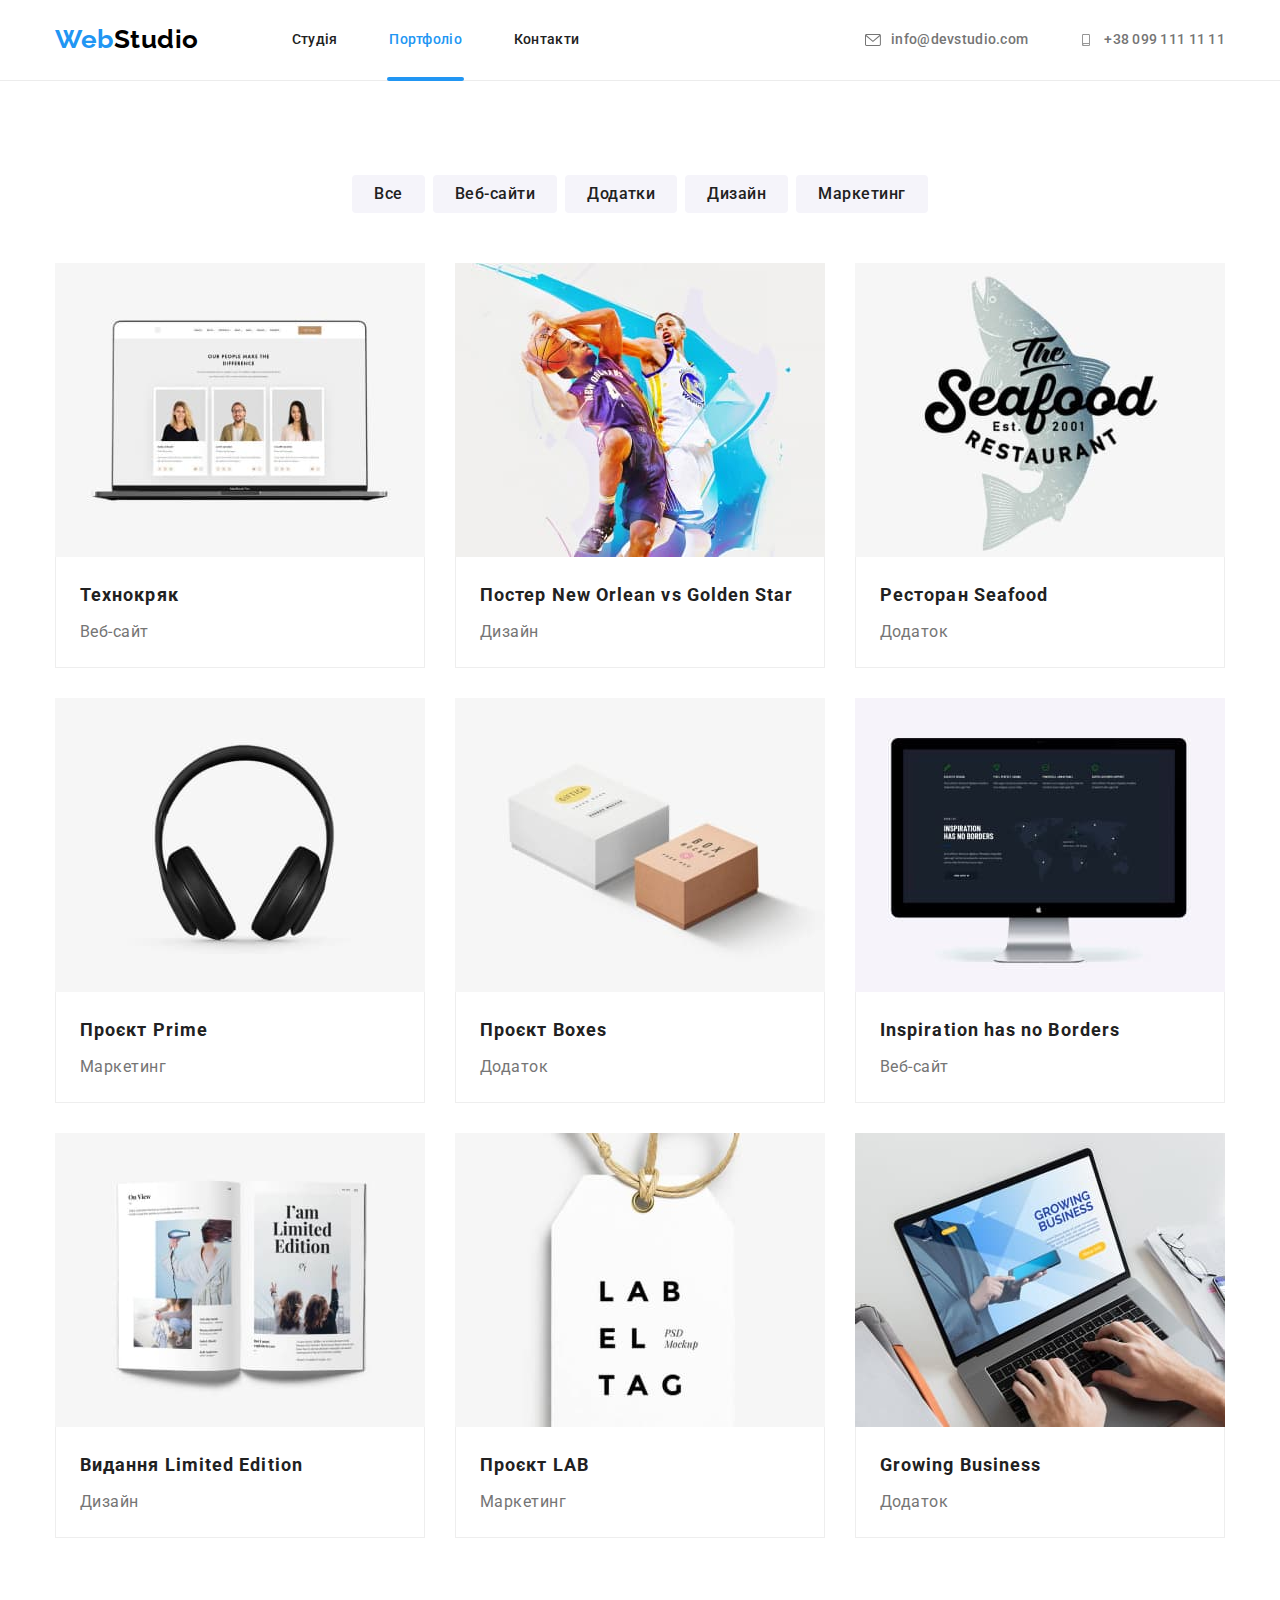
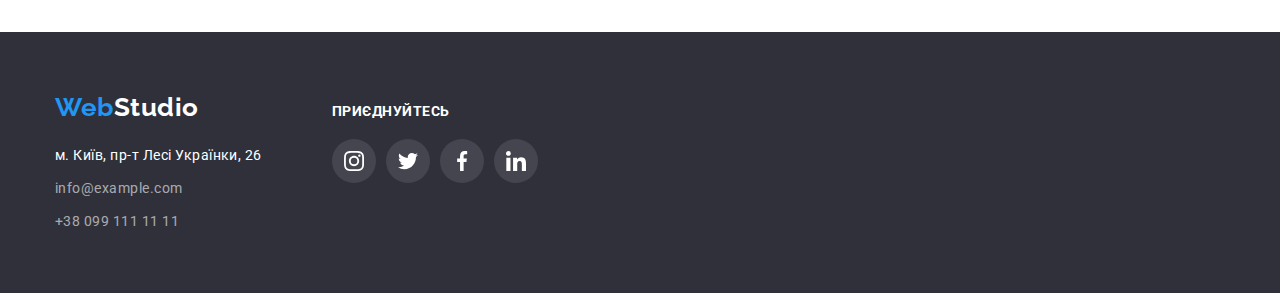
==== portfolio.html @ 0c530bbb "add hw5 files" ====
<!DOCTYPE html>
<html lang="uk">
  <head>
    <meta charset="UTF-8" />
    <meta http-equiv="X-UA-Compatible" content="IE=edge" />
    <meta name="viewport" content="width=device-width, initial-scale=1.0" />
    <title>Portfolio</title>
    <link rel="preconnect" href="https://fonts.googleapis.com" />
    <link rel="preconnect" href="https://fonts.gstatic.com" crossorigin />
    <link
      href="https://fonts.googleapis.com/css2?family=Raleway:wght@700&family=Roboto:wght@400;500;700;900&display=swap"
      rel="stylesheet"
    />
    <link
      rel="stylesheet"
      href="https://cdnjs.cloudflare.com/ajax/libs/modern-normalize/1.1.0/modern-normalize.min.css"
    />
    <link rel="stylesheet" href="./css/styles.css" />
  </head>

  <body>
    <!--Шапка сайта-->
    <header class="header">
      <div class="container header-container">
        <nav class="header-nav">
          <a href="./index.html" lang="en" class="header-logo logo link"
            >Web<span class="header-logo-accent">Studio</span></a
          >
          <ul class="header-nav-list list">
            <li class="header-nav-item">
              <a href="./index.html" class="header-nav-link link">Студія</a>
            </li>
            <li class="header-nav-item">
              <a href="./portfolio.html" class="header-nav-link link current"
                >Портфоліо</a
              >
            </li>
            <li class="header-nav-item">
              <a href="#" class="header-nav-link link">Контакти</a>
            </li>
          </ul>
        </nav>
        <ul class="header-contacts-list list">
          <li class="header-contacts-item">
            <a
              href="mailto:info@devstudio.com"
              class="header-contacts-link link"
            >
              <svg class="contact-link-icon" width="16" height="12">
                <use href="./images/icons.svg#icon-massage"></use>
              </svg>
              info@devstudio.com
            </a>
          </li>
          <li class="header-contacts-item">
            <a href="tel:+380991111111" class="header-contacts-link link">
              <svg class="contact-link-icon" width="16" height="12">
                <use href="./images/icons.svg#icon-smartphone"></use>
              </svg>
              +38 099 111 11 11
            </a>
          </li>
        </ul>
      </div>
    </header>
    <main>
      <!-- Specifications -->
      <section class="portfolio section">
        <div class="container">
          <h1 class="visually-hidden">Портфоліо</h1>
          <ul class="portfolio-button-list list">
            <li>
              <button type="button" class="portfolio-btn current-bnt">
                Все
              </button>
            </li>
            <li>
              <button type="button" class="portfolio-btn">Веб-сайти</button>
            </li>
            <li>
              <button type="button" class="portfolio-btn">Додатки</button>
            </li>
            <li><button type="button" class="portfolio-btn">Дизайн</button></li>
            <li>
              <button type="button" class="portfolio-btn">Маркетинг</button>
            </li>
          </ul>

          <ul class="portfolio-list list">
            <li class="portfolio-item">
              <a href="" class="portfolio-link link">
                <div class="portfolio-thumb">
                  <img
                    src="./images/specification1.jpg"
                    alt="Ноутбук"
                    width="370"
                    height="294"
                    class="portfolio-img"
                  />
                    <p class="portfolio-descr">
                      Ресурс пропонує комплексні пропозиції з різним рівнем
                      функціоналу та сервісів. Все це дозволить відвідувачу
                      отримати вичерпні відомості про компанію чи приватну
                      особу.
                    </p>
                  </div>
                <div class="portfolio-container">
                  <h2 class="portfolio-sub-title">Технокряк</h2>
                  <p class="portfolio-text">Веб-сайт</p>
                </div>
              </a>
            </li>
            <li class="portfolio-item">
              <a href="" class="portfolio-link link">
                <div class="portfolio-thumb">
                  <img
                    src="./images/specification2.jpg"
                    alt="Двоє чоловіків грають у баскетбол"
                    width="370"
                    height="294"
                    class="portfolio-img"
                  />
                    <p class="portfolio-descr">
                      Ресурс пропонує комплексні пропозиції з різним рівнем
                      функціоналу та сервісів. Все це дозволить відвідувачу
                      отримати вичерпні відомості про компанію чи приватну
                      особу.
                    </p>
                  </div>
                <div class="portfolio-container">
                  <h2 class="portfolio-sub-title">
                    Постер
                    <span lang="en">New Orlean vs Golden Star</span>
                  </h2>
                  <p class="portfolio-text">Дизайн</p>
                </div>
              </a>
            </li>
            <li class="portfolio-item">
              <a href="" class="portfolio-link link">
                <div class="portfolio-thumb">
                  <img
                    src="./images/specification3.jpg"
                    alt="Логотип ресторану"
                    width="370"
                    height="294"
                    class="portfolio-img"
                  />
                    <p class="portfolio-descr">
                      Ресурс пропонує комплексні пропозиції з різним рівнем
                      функціоналу та сервісів. Все це дозволить відвідувачу
                      отримати вичерпні відомості про компанію чи приватну
                      особу.
                    </p>
                  </div>
                <div class="portfolio-container">
                  <h2 class="portfolio-sub-title">
                    Ресторан
                    <span lang="en">Seafood</span>
                  </h2>
                  <p class="portfolio-text">Додаток</p>
                </div>
              </a>
            </li>
            <li class="portfolio-item">
              <a href="" class="portfolio-link link">
                <div class="portfolio-thumb">
                  <img
                    src="./images/specification4.jpg"
                    alt="Навушники"
                    width="370"
                    height="294"
                    class="portfolio-img"
                  />
                    <p class="portfolio-descr">
                      Ресурс пропонує комплексні пропозиції з різним рівнем
                      функціоналу та сервісів. Все це дозволить відвідувачу
                      отримати вичерпні відомості про компанію чи приватну
                      особу.
                    </p>
                  </div>
                <div class="portfolio-container">
                  <h2 class="portfolio-sub-title">
                    Проєкт <span lang="en">Prime</span>
                  </h2>
                  <p class="portfolio-text">Маркетинг</p>
                </div>
              </a>
            </li>
            <li class="portfolio-item">
              <a href="" class="portfolio-link link">
                <div class="portfolio-thumb">
                  <img
                    src="./images/specification5.jpg"
                    alt="Дві коробки"
                    width="370"
                    height="294"
                    class="portfolio-img"
                  />
                    <p class="portfolio-descr">
                      Ресурс пропонує комплексні пропозиції з різним рівнем
                      функціоналу та сервісів. Все це дозволить відвідувачу
                      отримати вичерпні відомості про компанію чи приватну
                      особу.
                    </p>
                  </div>
                <div class="portfolio-container">
                  <h2 class="portfolio-sub-title">
                    Проєкт <span lang="en">Boxes</span>
                  </h2>
                  <p class="portfolio-text">Додаток</p>
                </div>
              </a>
            </li>
            <li class="portfolio-item">
              <a href="" class="portfolio-link link">
                <div class="portfolio-thumb">
                  <img
                    src="./images/specification6.jpg"
                    alt="Монітор"
                    width="370"
                    height="294"
                    class="portfolio-img"
                  />
                    <p class="portfolio-descr">
                      Ресурс пропонує комплексні пропозиції з різним рівнем
                      функціоналу та сервісів. Все це дозволить відвідувачу
                      отримати вичерпні відомості про компанію чи приватну
                      особу.
                    </p>
                  </div>
                <div class="portfolio-container">
                  <h2 lang="en" class="portfolio-sub-title">
                    Inspiration has no Borders
                  </h2>
                  <p class="portfolio-text">Веб-сайт</p>
                </div>
              </a>
            </li>
            <li class="portfolio-item">
              <a href="" class="portfolio-link link">
                <div class="portfolio-thumb">
                  <img
                    src="./images/specification7.jpg"
                    alt="Книга"
                    width="370"
                    height="294"
                    class="portfolio-img"
                  />
                    <p class="portfolio-descr">
                      Ресурс пропонує комплексні пропозиції з різним рівнем
                      функціоналу та сервісів. Все це дозволить відвідувачу
                      отримати вичерпні відомості про компанію чи приватну
                      особу.
                    </p>
                  </div>
                <div class="portfolio-container">
                  <h2 class="portfolio-sub-title">
                    Видання
                    <span lang="en">Limited Edition</span>
                  </h2>
                  <p class="portfolio-text">Дизайн</p>
                </div>
              </a>
            </li>
            <li class="portfolio-item">
              <a href="" class="portfolio-link link">
                <div class="portfolio-thumb">
                  <img
                    src="./images/specification8.jpg"
                    alt="Ярлик"
                    width="370"
                    height="294"
                    class="portfolio-img"
                  />
                    <p class="portfolio-descr">
                      Ресурс пропонує комплексні пропозиції з різним рівнем
                      функціоналу та сервісів. Все це дозволить відвідувачу
                      отримати вичерпні відомості про компанію чи приватну
                      особу.
                    </p>
                  </div>
                <div class="portfolio-container">
                  <h2 class="portfolio-sub-title">Проєкт LAB</h2>
                  <p class="portfolio-text">Маркетинг</p>
                </div>
              </a>
            </li>
            <li class="portfolio-item">
              <a href="" class="portfolio-link link">
                <div class="portfolio-thumb">
                  <img
                    src="./images/specification9.jpg"
                    alt="Друк на ноутбуці"
                    width="370"
                    height="294"
                    class="portfolio-img"
                  />
                    <p class="portfolio-descr">
                      Ресурс пропонує комплексні пропозиції з різним рівнем
                      функціоналу та сервісів. Все це дозволить відвідувачу
                      отримати вичерпні відомості про компанію чи приватну
                      особу.
                    </p>
                  </div>
                <div class="portfolio-container">
                  <h2 lang="en" class="portfolio-sub-title">
                    Growing Business
                  </h2>
                  <p class="portfolio-text">Додаток</p>
                </div>
              </a>
            </li>
          </ul>
        </div>
      </section>
    </main>

    <!-- Footer -->
    <footer class="footer">
      <div class="container footer-container">
        <div>
          <a href="./index.html" lang="en" class="footer-logo logo link"
            >Web<span class="footer-logo-accent">Studio</span></a
          >
          <address class="address">
            <p class="footer-text">м. Київ, пр-т Лесі Українки, 26</p>
            <ul class="footer-list list">
              <li class="footer-item">
                <a href="mailto:info@example.com" class="footer-link link"
                  >info@example.com</a
                >
              </li>
              <li class="footer-item">
                <a href="tel:+380991111111" class="footer-link link">
                  +38 099 111 11 11
                </a>
              </li>
            </ul>
          </address>
        </div>
        <div class="join-container">
          <h2 class="join-title">Приєднуйтесь</h2>
          <ul class="join-list list">
            <li class="join-item">
              <a href="" class="join-link link">
                <svg class="join-icon" width="20" height="20px">
                  <use href="./images/icons.svg#icon-instagram"></use>
                </svg>
              </a>
            </li>
            <li class="join-item">
              <a href="" class="join-link link">
                <svg class="join-icon" width="20" height="20px">
                  <use href="./images/icons.svg#icon-twitter"></use>
                </svg>
              </a>
            </li>
            <li class="join-item">
              <a href="" class="join-link link">
                <svg class="join-icon" width="20" height="20px">
                  <use href="./images/icons.svg#icon-facebook"></use>
                </svg>
              </a>
            </li>
            <li class="join-item">
              <a href="" class="join-link link">
                <svg class="join-icon" width="20" height="20px">
                  <use href="./images/icons.svg#icon-linkedin"></use>
                </svg>
              </a>
            </li>
          </ul>
        </div>
      </div>
    </footer>
  </body>
</html>
---- css/styles.css ----
:root {
  --prymary-text-color: #757575;
  --title-text-color: #212121;
  --accent-color: #2196f3;
  --white-color: #ffffff;
  --main-bg-color: #F5F4FA;;
  --secondary-bg-color: #2f303a;
  --main-icon-color: #afb1b8;
  --duration-cubic:250ms cubic-bezier(0.4, 0, 0.2, 1)
}

/*            BODY             */

body {
  font-family: 'Roboto', sans-serif;
  color: var(--prymary-text-color);
  background-color: var(--white-color);
  letter-spacing: 0.03em;
}

/*          UTILITIES          */

h1,
h2,
h3,
h4,
h5,
h6,
p {
  margin: 0;
  padding: 0;
}

img {
  display: block;
  max-width: 100%;
  height: auto;
}

.logo {
  color: var(--accent-color);
  font-family: 'Raleway', sans-serif;
  font-weight: 700;
  letter-spacing: 0.02em;
  font-size: 26px;
  line-height: 1.2;
  text-decoration: none;
}

.visually-hidden {
  position: absolute;
  white-space: nowrap;
  width: 1px;
  height: 1px;
  overflow: hidden;
  border: 0;
  padding: 0;
  clip: rect(0 0 0 0);
  clip-path: inset(50%);
  margin: -1px;
}

.link {
  text-decoration: none;
  display: block;
}

.link:hover,
.link:focus {
  color: var(--accent-color);
}

.list {
  list-style: none;
  margin: 0;
  padding: 0;
}

.title {
  font-size: 36px;
  line-height: calc(42/36);
  text-align: center;
  color: var(--title-text-color);
}

.container {
  margin: 0 auto;
  width: 1200px;
  padding: 0 15px;
}

.section {
  padding: 94px 0;
}

/*          HEADER          */

.header {
  border-bottom: 1px solid #ececec;
}

.header-logo {
  margin-right: 93px;
}

.header-logo-accent {
  color: #000000;
}

.header-container {
  display: flex;
  align-items: center;
}

.header-nav {
  display: flex;
  align-items: center;
}

.header-nav-list {
  display: flex;
  column-gap: 50px;
}

.header-nav-link {
  position: relative;

  padding: 32px 0;

  font-weight: 500;
  font-size: 14px;
  line-height: 1.14;
  letter-spacing: 0.02em;
  color: var(--title-text-color);
  transition: color var(--duration-cubic);
}

.header-contacts-list {
  display: flex;
  margin-left: auto;
  column-gap: 50px;
}

.header-contacts-link {
  padding: 32px 0;
  display: flex;
  align-items: center;
  gap: 10px;

  font-weight: 500;
  font-size: 14px;
  line-height: 1.14;
  letter-spacing: 0.02em;
  color: inherit;

  transition: color var(--duration-cubic);
}

.contact-link-icon {
  fill: currentColor;
}

.current {
  color: var(--accent-color);
  padding-left: 2px;
  padding-right: 2px;
}

.current::after {
  position: absolute;
  bottom: -1px;
  right: 0;

  content: "";
  width: 100%;
  height: 4px;
  background-color: var(--accent-color);
  border-radius: 2px;

  
}
/*          HERO          */

.hero {
  padding: 200px 0;
  background-color: var(--secondary-bg-color);
}

.owerlay {
  max-width: 1600px;
  height: 600px;
  margin-left: auto;
  margin-right: auto;
  background-image: linear-gradient(
      to right,
      rgba(47, 48, 58, 0.4),
      rgba(47, 48, 58, 0.4)
    ),
    url(../images/hero-bgr.jpg);
}

.hero-title {
  max-width: 696px;
  margin: 0 auto 30px;

  color: var(--white-color);
  font-weight: 900;
  text-transform: uppercase;
  text-align: center;
  line-height: calc(60 / 44);
  letter-spacing: 0.06em;
  font-size: 44px;
}

.hero-btn {
  display: block;
  margin-left: auto;
  margin-right: auto;
  border-radius: 4px;
  padding: 10px 32px;

  font-family: inherit;
  font-weight: 700;
  font-size: 16px;
  line-height: calc(30 / 16);
  letter-spacing: 0.06em;
  background-color: var(--accent-color);
  color: var(--white-color);

  transition: background-color var(--duration-cubic);
}

.hero-btn:hover,
.hero-btn:focus {
  background-color: #188ce8;
}

/*          BENEFIT          */

.benefit {
  padding-bottom: 0;
}

.benefit-list {
  display: flex;
  gap: 30px;
}

.benefit-item {
  width: calc((100%-90px) / 4);
}

.benefit-container-icon {
  width: 270px;
  height: 120px;
  background-color: var(--main-bg-color);
  border-radius: 4px;
  display: flex;
  justify-content: center;
  align-items: center;
  margin-bottom: 30px;
}

.benefit-sub-title {
  margin-bottom: 10px;

  font-size: 14px;
  line-height: 1.14;
  text-transform: uppercase;
  color: var(--title-text-color);
}

.benefit-descr {
  font-size: 14px;
  line-height: 1.71;
}

/*          ACTION          */

.action-title {
  margin-bottom: 50px;
}

.action-list {
  display: flex;
  column-gap: 30px;
}

.action-item {
  width: calc((100%-60px) / 3);
}

.action-thumb {
  position: relative;
}

.action-descr {
  position: absolute;
  width: 100%;
  bottom: 0;
  right: 0;

  padding: 28px;
  color: var(--white-color);
  background-color: rgba(47, 48, 58, 0.8);
  font-weight: 700;
  font-size: 14px;
  line-height: calc(16/14);
  text-align: center;
  text-transform: uppercase;
}

/*          TEAM          */

.team {
  background-color: var(--main-bg-color);
}

.team-title {
  margin-bottom: 50px;
}

.team-list {
  display: flex;
  column-gap: 30px;
}

.team-item {
  width: calc((100%-90px) / 4);

  background-color: var(--white-color);
  box-shadow: 0px 1px 3px rgba(0, 0, 0, 0.12), 0px 1px 1px rgba(0, 0, 0, 0.14),
		0px 2px 1px rgba(0, 0, 0, 0.2);
  border-radius: 0px 0px 4px 4px;
}

.team-text {
  padding: 30px 0;
}

.team-sub-title {
  margin-bottom: 10px;

  font-weight: 500;
  font-size: 16px;
  line-height: calc(19 / 16);
  text-align: center;
  color: var(--title-text-color);
}

.team-descr {
  font-size: 16px;
  line-height: calc(19 / 16);
  text-align: center;
  margin-bottom: 16px;
}

.team-soc-list {
  display: flex;
  justify-content: center;
  gap: 10px;
}

.team-soc-item {
  width: 44px;
  height: 44px;
}

.team-soc-link {
  width: 100%;
  height: 100%;
  border-radius: 50%;
  display: flex;
  justify-content: center;
  align-items: center;
  fill: var(--main-icon-color);
  background-color: inherit;

  transition: background-color var(--duration-cubic),
    fill var(--duration-cubic);
}

.team-soc-link:hover,
.team-soc-link:focus {
  background-color: var(--accent-color);
  fill: var(--white-color);
}

.clients-title {
  margin-bottom: 50px;
}

.clients-list {
  display: flex;
  gap: 30px;
}

.clients-item {
  width: 170px;
  height: 92px;
}

.clients-link {
  display: flex;
  justify-content: center;
  align-items: center;

  width: 100%;
  height: 100%;
  border: 1px solid var(--main-icon-color);
  border-radius: 4px;
  fill: var(--main-icon-color);

  transition: fill var(--duration-cubic),
    border-color var(--duration-cubic);
}

.clients-link:hover,
.clients-link:focus {
  border-color: var(--accent-color);
  fill: var(--accent-color);
}

/*          PORTFOLIO          */

.portfolio-button-list {
  display: flex;
  column-gap: 8px;
  justify-content: center;
  margin-bottom: 50px;
}

.portfolio-btn {
  border-radius: 4px;
  border: transparent;
  padding: 6px 22px;

  font-family: inherit;
  font-weight: 500;
  font-size: 16px;
  line-height: 1.63;
  letter-spacing: inherit;
  color: var(--title-text-color);
  background-color: var(--main-bg-color);
  
  transition: background-color var(--duration-cubic),
    color var(--duration-cubic), 
    box-shadow var(--duration-cubic);
}

.portfolio-btn:hover,
.portfolio-btn:focus {
  color: var(--white-color);
  background-color: var(--accent-color);
  box-shadow: 0px 3px 1px rgba(0, 0, 0, 0.1), 0px 1px 2px rgba(0, 0, 0, 0.08), 0px 2px 2px rgba(0, 0, 0, 0.12);
}

.portfolio-list {
  display: flex;
  flex-wrap: wrap;
  gap: 30px;
}

.portfolio-item {
  flex-basis: calc((100% - 60px) / 3);
}

.portfolio-link {
  transition: box-shadow var(--duration-cubic);
}

.portfolio-thumb {
  position: relative;
  overflow: hidden;
}

.portfolio-descr {
  position: absolute;
  top: 0;
  left: 0;

  width: 100%;
  height: 100%;
  background-color: rgba(33, 150, 243, 0.9);

  opacity: 0;

  transform: translateY(100%);
  transition: transform var(--duration-cubic),
  opacity var(--duration-cubic);
  padding: 63px 24px;

  font-size: 18px;
  line-height: calc(28/18);
  color: var(--white-color);
}


.portfolio-link:hover,
.portfolio-link:focus {
  box-shadow: 0px 1px 1px rgba(0, 0, 0, 0.12), 0px 4px 4px rgba(0, 0, 0, 0.06), 1px 4px 6px rgba(0, 0, 0, 0.16);
}

.portfolio-link:hover .portfolio-descr,
.portfolio-link:focus .portfolio-descr {
  transform: translateY(0);
  opacity: 1;
}

.portfolio-container {
  padding: 20px 24px;
  border: 1px solid #eeeeee;
  border-top: transparent;
  max-width: 370px;
}

.portfolio-sub-title {
  margin-bottom: 4px;

  font-size: 18px;
  line-height: 2;
  letter-spacing: 0.06em;
  color: var(--title-text-color);
}

.portfolio-text {
  color: var(--prymary-text-color);
  font-size: 16px;
  line-height: calc(30 / 16);
}

/*          FOOTER          */

.footer {
  padding: 60px 0;

  background: var(--secondary-bg-color);
}

.footer-logo {
  margin-bottom: 20px;
}

.footer-logo-accent {
  color: var(--white-color);
}

.address {
  font-style: normal;
}

.footer-text {
  margin-bottom: 9px;

  font-size: 14px;
  line-height: calc(24/14);
  color: var(--white-color);
}

.footer-item + .footer-item {
  margin-top: 9px;
}

.footer-link {
  font-size: 14px;
  line-height: calc(24/14);
  font-family: inherit;
  font-weight: inherit;
  color: rgba(255, 255, 255, 0.6);

  transition: color var(--duration-cubic);
}

.footer-container {
  display: flex;
  align-items: baseline;
  gap: 70px;
}

.join-title {
  font-weight: 700;
  color: var(--white-color);
  font-size: 14px;
  line-height: calc(16/14);
  text-transform: uppercase;
  margin-bottom: 20px;
}

.join-list {
  display: flex;
  gap: 10px;
}

.join-item {
  width: 44px;
  height: 44px;
}

.join-link {
  display: flex;
  justify-content: center;
  align-items: center;

  width: 100%;
  height: 100%;
  background-color: rgba(255, 255, 255, 0.1);
  border-radius: 50%;
  fill: var(--white-color);

  transition: background-color var(--duration-cubic);
}

.join-link:hover,
.join-link:focus {
  background-color: var(--accent-color);
}

/*          MODAL          */

.backdrop {
  position: fixed;
  top: 0;
  left: 0;

  width: 100%;
  height: 100%;
  background-color: rgba(0, 0, 0, 0.1);
  opacity: 1;

  transition: opacity var(--duration-cubic),
    visibility var(--duration-cubic);
}

.backdrop.is-hidden {
  opacity: 0;
  pointer-events: none;
  visibility: hidden;
}

.backdrop.is-hidden .modal {
  transform: translate(-50%, -50%) scale(1.1);
}

.modal {
  position: absolute;
  top: 50%;
  left: 50%;
  transform: translate(-50%, -50%) scale(1);

  min-width: 528px;
  min-height: 581px;
  background-color: var(--white-color);
  box-shadow: 0px 1px 3px rgba(0, 0, 0, 0.12), 0px 1px 1px rgba(0, 0, 0, 0.14), 0px 2px 1px rgba(0, 0, 0, 0.2);
  border-radius: 4px;

  transition: transform var(--duration-cubic);
}

.modal-close-button {
  position: absolute;
  top: 8px;
  right: 8px;

  display: flex;
  justify-content: center;
  align-items: center;

  width: 30px;
  height: 30px;
  border: 1px solid rgba(0, 0, 0, 0.1);
  border-radius: 50%;
  background-color: var(--white-color);
}
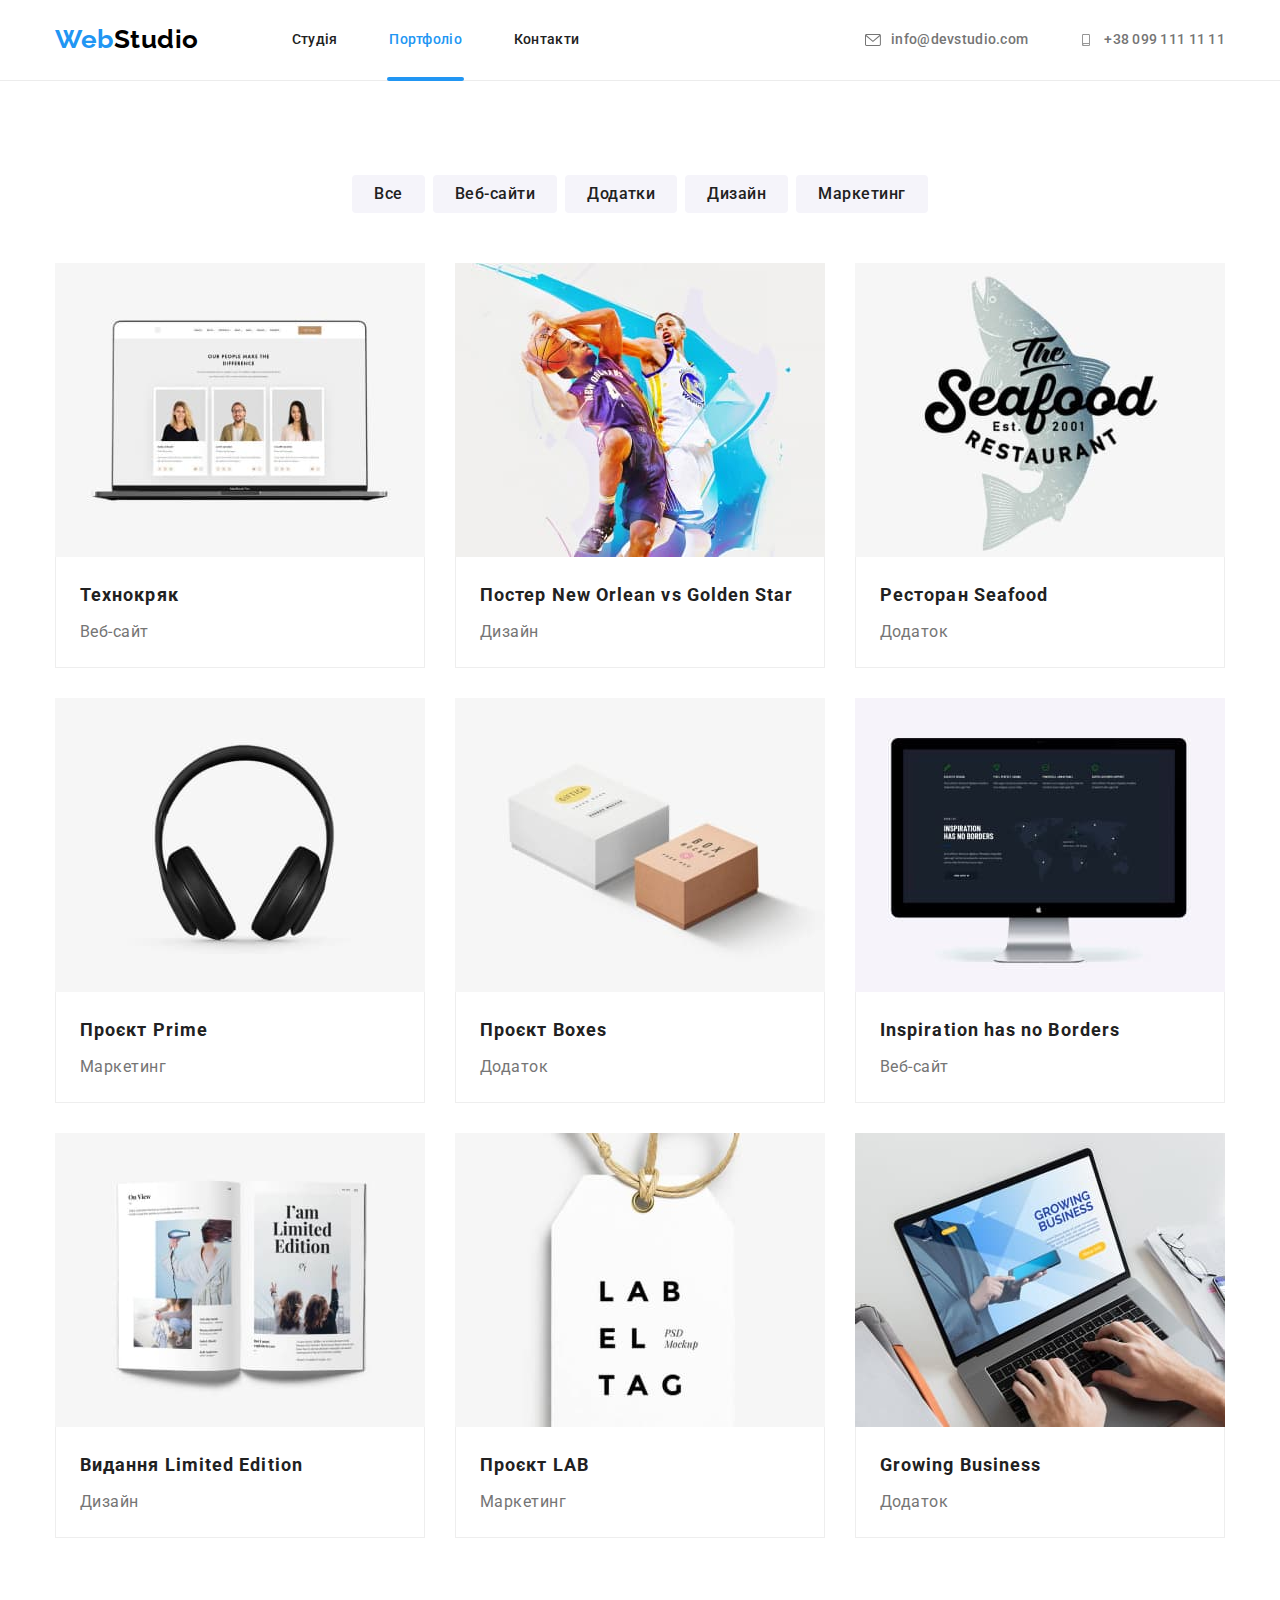
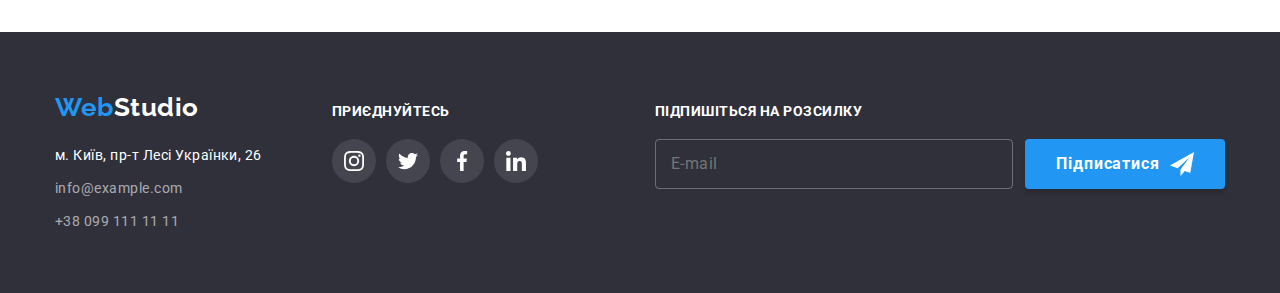
==== commit 41bc0081: "add final version" ====
--- a/portfolio.html
+++ b/portfolio.html
@@ -319,7 +319,7 @@
     <!-- Footer -->
     <footer class="footer">
       <div class="container footer-container">
-        <div>
+        <div class="address-container">
           <a href="./index.html" lang="en" class="footer-logo logo link"
             >Web<span class="footer-logo-accent">Studio</span></a
           >
@@ -372,6 +372,19 @@
             </li>
           </ul>
         </div>
+        <form class="footer-form">
+          <b class="footer-form-title">Підпишіться на розсилку</b>
+          <div class="input-container">
+            <input type="text" id="footer-form" class="footer-input" />
+            <label for="footer-form" class="footer-form-label">E-mail</label>
+            <button type="submit" class="footer-form-button">
+              Підписатися
+              <svg class="footer-form-icon" width="24" height="24">
+                <use href="./images/icons.svg#icon-send"></use>
+              </svg>
+            </button>
+          </div>
+        </form>
       </div>
     </footer>
   </body>
--- a/css/styles.css
+++ b/css/styles.css
@@ -2,17 +2,18 @@
   --prymary-text-color: #757575;
   --title-text-color: #212121;
   --accent-color: #2196f3;
+  --btn-hover: #188CE8;
   --white-color: #ffffff;
   --main-bg-color: #F5F4FA;;
   --secondary-bg-color: #2f303a;
   --main-icon-color: #afb1b8;
-  --duration-cubic:250ms cubic-bezier(0.4, 0, 0.2, 1)
+  --duration-cubic:5000ms cubic-bezier(0.4, 0, 0.2, 1)
 }
 
 /*            BODY             */
 
 body {
-  font-family: 'Roboto', sans-serif;
+  font-family: 'Roboto', sans-serif;  
   color: var(--prymary-text-color);
   background-color: var(--white-color);
   letter-spacing: 0.03em;
@@ -232,7 +233,7 @@
 
 .hero-btn:hover,
 .hero-btn:focus {
-  background-color: #188ce8;
+  background-color: var(--btn-hover);
 }
 
 /*          BENEFIT          */
@@ -549,6 +550,10 @@
   font-style: normal;
 }
 
+.address-container {
+  margin-right: 70px;
+}
+
 .footer-text {
   margin-bottom: 9px;
 
@@ -574,7 +579,6 @@
 .footer-container {
   display: flex;
   align-items: baseline;
-  gap: 70px;
 }
 
 .join-title {
@@ -615,6 +619,77 @@
   background-color: var(--accent-color);
 }
 
+.footer-form {
+  display: flex;
+  flex-direction: column;
+  margin-left: auto;
+}
+
+.footer-form-title {
+  font-size: 14px;
+  text-transform: uppercase;
+  color: var(--white-color);
+
+  margin-bottom: 20px;
+}
+
+
+.input-container {
+  display: flex;
+  gap: 12px;
+  position: relative;
+}
+
+.footer-input {
+  width: 358px;
+  height: 50px;
+  border: 1px solid rgba(255, 255, 255, 0.3);
+  border-radius: 4px;
+  background-color: transparent;
+  padding: 15px 16px;
+  outline: transparent;
+  padding-left: 65px;
+
+  letter-spacing: 0.03em;
+  color: var(--white-color);
+}
+
+.footer-form-label {
+  position: absolute;
+  top: 15px;
+  left: 16px;
+
+  line-height: calc(20/16);
+}
+
+.footer-form-button {
+  letter-spacing: 0.06em;
+  font-weight: 700;
+  font-size: 16px;
+  line-height: calc(30/16);
+  fill: var(--white-color);
+
+  display: flex;
+  justify-content: center;
+  align-items: center;
+  gap: 10px;
+  
+  width: 200px;
+  height: 50px;
+  background-color: var(--accent-color);
+  box-shadow: 0px 4px 4px rgba(0, 0, 0, 0.15);
+  border-radius: 4px;
+  color: var(--white-color);
+  border-color: transparent;
+  transition: background-color var(--duration-cubic);
+}
+
+.footer-form-button:hover,
+.footer-form-button:focus {
+  background-color: var(--btn-hover);
+}
+
+
 /*          MODAL          */
 
 .backdrop {
@@ -647,11 +722,12 @@
   left: 50%;
   transform: translate(-50%, -50%) scale(1);
 
-  min-width: 528px;
+  max-width: 528px;
   min-height: 581px;
   background-color: var(--white-color);
   box-shadow: 0px 1px 3px rgba(0, 0, 0, 0.12), 0px 1px 1px rgba(0, 0, 0, 0.14), 0px 2px 1px rgba(0, 0, 0, 0.2);
   border-radius: 4px;
+  padding: 40px;
 
   transition: transform var(--duration-cubic);
 }
@@ -670,4 +746,194 @@
   border: 1px solid rgba(0, 0, 0, 0.1);
   border-radius: 50%;
   background-color: var(--white-color);
+  outline: none;
+}
+
+.modal-close-button:hover,
+.modal-close-button:focus {
+  fill: var(--accent-color);
+}
+
+.modal-title {
+  font-size: 20px;
+  line-height: calc(23/20);
+  text-align: center;
+  letter-spacing: 0.03em;
+  color: var(--title-text-color);
+
+  margin-bottom: 12px;
+}
+
+.modal-form-field {
+  margin-bottom: 10px;
+}
+
+.modal-form-label {
+  font-size: 12px;
+  line-height: calc(14/12);
+  letter-spacing: 0.01em;
+  margin-bottom: 4px;
+  color: var(--prymary-text-color);
+}
+
+.modal-form-input {
+  border: 1px solid rgba(33, 33, 33, 0.2);
+  border-radius: 4px;
+  width: 100%;
+  height: 40px;
+  font: inherit;
+  font-size: 12px;
+  line-height: calc(14/12);
+  letter-spacing: 0.01em;
+  color: var(--title-text-color);
+
+  padding-left: 42px;
+  outline: none;
+
+  transition: border-color var(--duration-cubic);
+}
+
+.modal-form-input:focus {
+  border: 1px solid var(--accent-color);
+}
+
+.modal-form-input:focus + .modal-form-icon {
+  fill: var(--accent-color);
+}
+
+.modal-input-wrap {
+  position: relative;
+}
+
+.modal-form-icon {
+  position: absolute;
+  left: 12px;
+  top: 50%;
+  transform: translateY(-50%);
+
+  fill: var(--title-text-color);
+
+  transition: fill var(--duration-cubic);
+}
+
+.modal-form-textarea {
+  border: 1px solid rgba(33, 33, 33, 0.2);
+  border-radius: 4px;
+  width: 448px;
+  height: 120px;
+  font-size: 12px;
+  line-height: calc(14/12);
+  letter-spacing: 0.01em;
+
+  margin-bottom: 20px;
+  padding: 12px 16px;
+
+  resize: none;
+  outline: none;
+}
+
+.modal-form-textarea:focus {
+  border: 1px solid var(--accent-color);
+}
+
+
+.modal-form-textarea::placeholder {
+  font-size: 12px;
+  line-height: calc(14/12);
+  letter-spacing: 0.01em;
+  color: rgba(117, 117, 117, 0.5);
+}
+
+.modal-form-policy {
+  margin-bottom: 30px;
+}
+
+.form-policy-input {
+  margin-right: 7px;
+}
+
+.label-policy {
+  font-size: 14px;
+  line-height: calc(24/14);
+  letter-spacing: 0.03em;
+
+  display: flex;
+  justify-content: center;
+  align-items: center;
+}
+
+.label-policy span {
+  width: 16px;
+  height: 15px;
+  border: 2px solid var(--title-text-color);
+  border-radius: 3px;
+
+  display: flex;
+  align-items: center;
+  justify-content: center;
+  margin-right: 8px;
+
+  transition: background-color var(--duration-cubic),
+    border-color var(--duration-cubic);
+
+}
+
+.policy-icon {
+  fill: transparent;
+
+  transition: fill var(--duration-cubic);
+}
+
+.form-policy-input:checked + .label-policy span {
+  background-color: var(--accent-color);
+  border-color: var(--accent-color);
+}
+
+.form-policy-input:checked + .label-policy .policy-icon {
+  fill: var(--white-color);
+}
+
+
+.form-policy-link {
+  color: var(--accent-color);
+
+  font-size: 14px;
+  line-height: calc(24/14);
+  letter-spacing: 0.03em;
+  margin-left: 4px;
+  
+  position: relative;
+}
+
+.form-policy-link::after {
+  position: absolute;
+  bottom: 5px;
+  right: 0;
+
+  content: "";
+  width: 100%;
+  height: 1px;
+  background-color: var(--accent-color);
+}
+
+.modal-form-btn {
+  color: var(--white-color);
+  background-color: var(--accent-color);
+  font-weight: 700;
+  font-size: 16px;
+  line-height: calc(30/16);
+  letter-spacing: 0.06em;
+
+  display: block;
+  margin: 0 auto;
+  padding: 10px 52px;
+  box-shadow: 0px 4px 4px rgba(0, 0, 0, 0.15);
+  border: transparent;
+  border-radius: 4px;
+  transition: background-color var(--duration-cubic);
+}
+
+.modal-form-btn:hover,
+.modal-form-btn:focus {
+  background-color: var(--btn-hover);
 }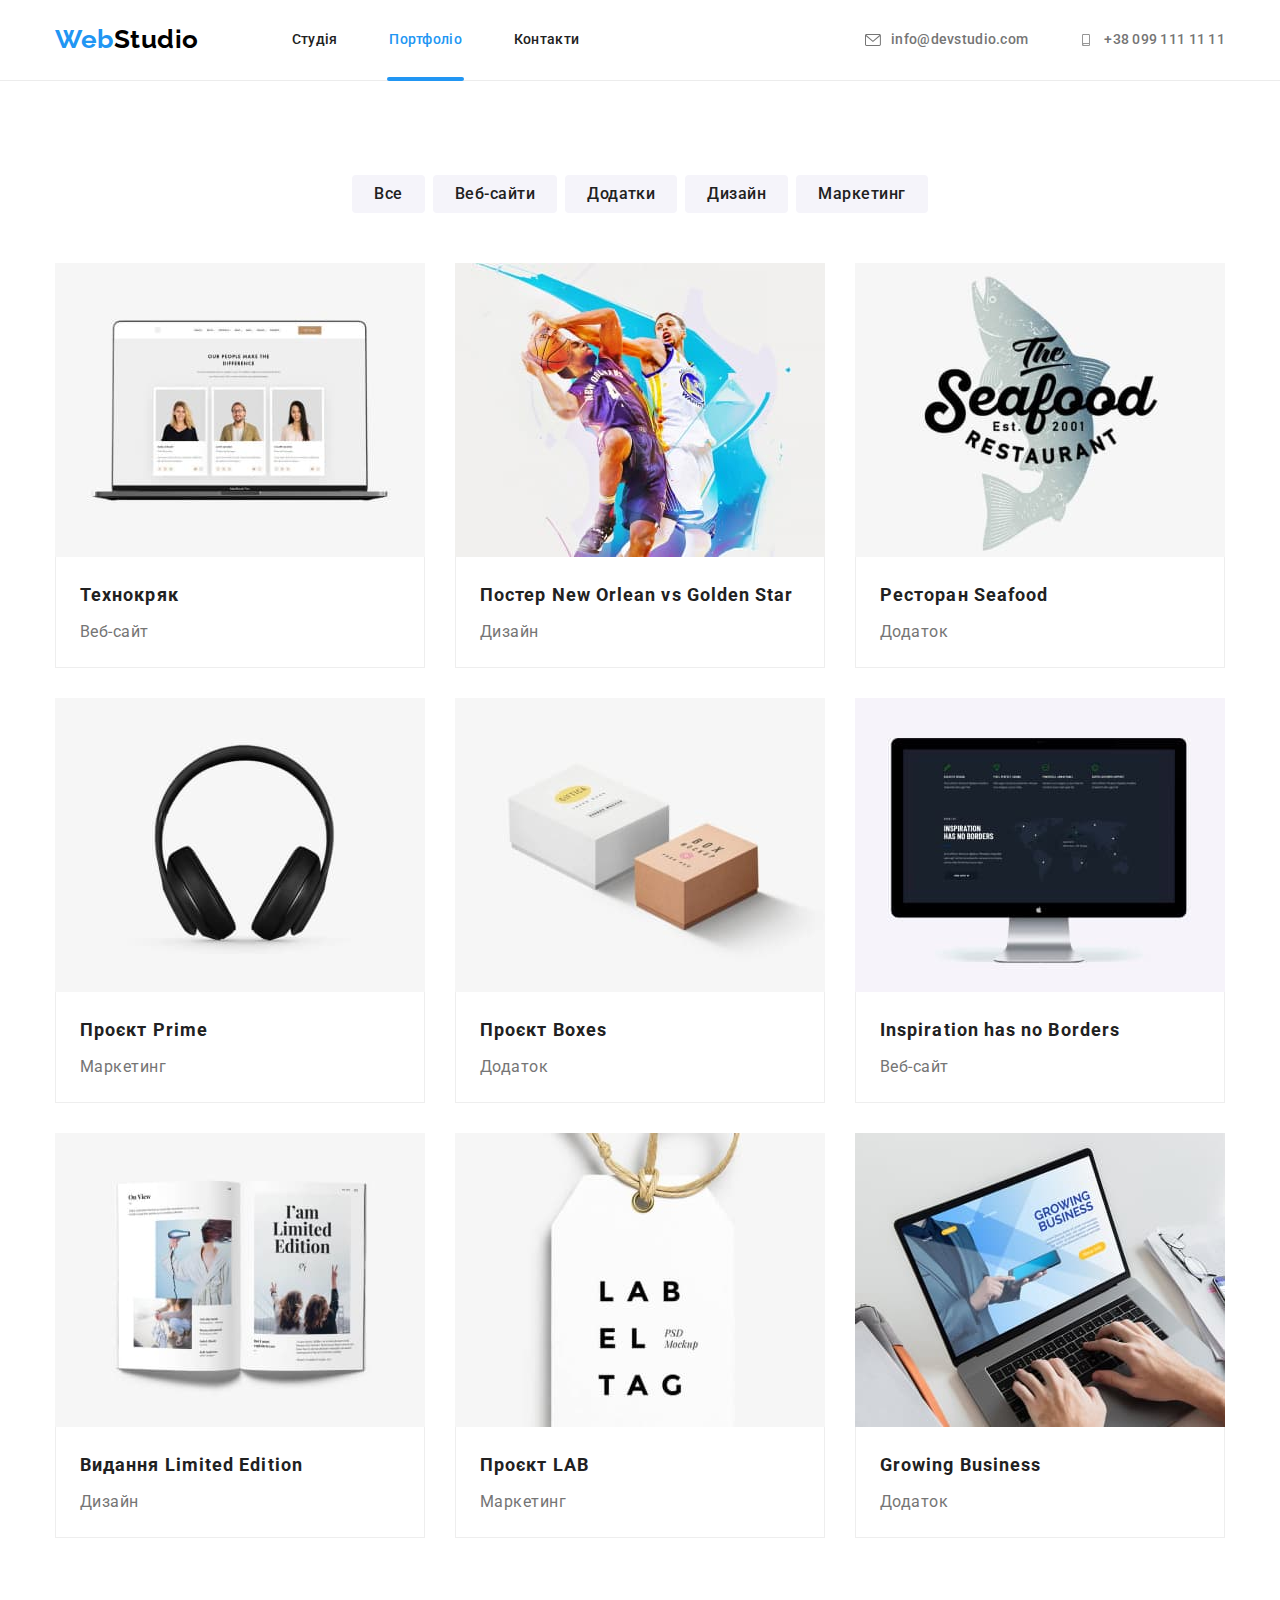
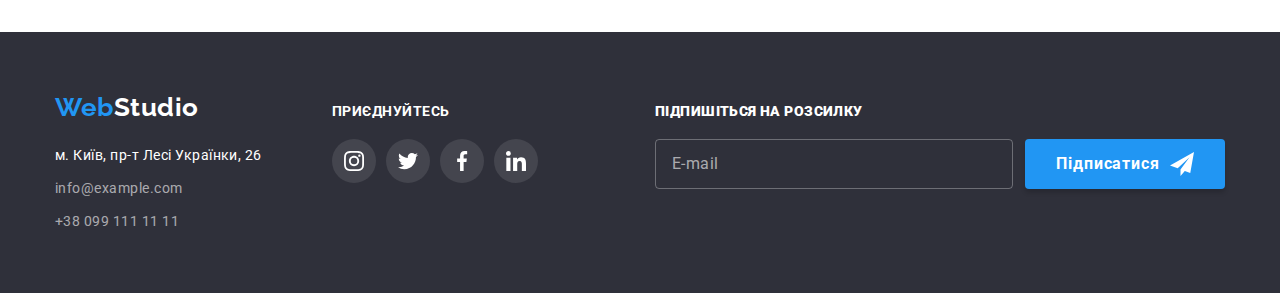
==== commit 15f8ed53: "add final version" ====
--- a/portfolio.html
+++ b/portfolio.html
@@ -373,10 +373,19 @@
           </ul>
         </div>
         <form class="footer-form">
-          <b class="footer-form-title">Підпишіться на розсилку</b>
           <div class="input-container">
-            <input type="text" id="footer-form" class="footer-input" />
-            <label for="footer-form" class="footer-form-label">E-mail</label>
+            <div class="footer-wrap">
+              <label for="footer-form" class="footer-form-label"
+                ><b>Підпишіться на розсилку</b></label
+              >
+              <input
+                type="email"
+                id="footer-form"
+                class="footer-input"
+                name="footer-mail"
+                placeholder="E-mail"
+              />
+            </div>
             <button type="submit" class="footer-form-button">
               Підписатися
               <svg class="footer-form-icon" width="24" height="24">
--- a/css/styles.css
+++ b/css/styles.css
@@ -7,7 +7,7 @@
   --main-bg-color: #F5F4FA;;
   --secondary-bg-color: #2f303a;
   --main-icon-color: #afb1b8;
-  --duration-cubic:5000ms cubic-bezier(0.4, 0, 0.2, 1)
+  --duration-cubic: 250ms cubic-bezier(0.4, 0, 0.2, 1)
 }
 
 /*            BODY             */
@@ -620,46 +620,49 @@
 }
 
 .footer-form {
+  margin-left: auto;
+}
+
+.input-container {
+  display: flex;
+  gap: 12px;
+  align-items: flex-end;
+}
+
+.footer-wrap {
   display: flex;
   flex-direction: column;
-  margin-left: auto;
-}
-
-.footer-form-title {
-  font-size: 14px;
+  gap: 20px;
+}
+
+.footer-form-label {
+  font-weight: 700;
+  font-size: 14px;
+  line-height: calc(16/14);
+  letter-spacing: 0.03em;
   text-transform: uppercase;
   color: var(--white-color);
-
-  margin-bottom: 20px;
-}
-
-
-.input-container {
-  display: flex;
-  gap: 12px;
-  position: relative;
 }
 
 .footer-input {
-  width: 358px;
+  min-width: 358px;
   height: 50px;
   border: 1px solid rgba(255, 255, 255, 0.3);
   border-radius: 4px;
   background-color: transparent;
   padding: 15px 16px;
   outline: transparent;
-  padding-left: 65px;
 
   letter-spacing: 0.03em;
   color: var(--white-color);
 }
 
-.footer-form-label {
-  position: absolute;
-  top: 15px;
-  left: 16px;
-
+.footer-input::placeholder {
+  font-size: 16px;
   line-height: calc(20/16);
+  letter-spacing: 0.03em;
+
+  color: rgba(255, 255, 255, 0.6);
 }
 
 .footer-form-button {
@@ -718,9 +721,9 @@
 
 .modal {
   position: absolute;
-  top: 50%;
-  left: 50%;
-  transform: translate(-50%, -50%) scale(1);
+  top: 54%;
+  left: 51%;
+  transform: translate(-54%, -51%) scale(1);
 
   max-width: 528px;
   min-height: 581px;
@@ -747,6 +750,8 @@
   border-radius: 50%;
   background-color: var(--white-color);
   outline: none;
+
+  transition: fill var(--duration-cubic);
 }
 
 .modal-close-button:hover,
@@ -889,6 +894,10 @@
   border-color: var(--accent-color);
 }
 
+.form-policy-input:focus + .label-policy span {
+  outline: 1px solid var(--title-text-color);
+}
+
 .form-policy-input:checked + .label-policy .policy-icon {
   fill: var(--white-color);
 }
